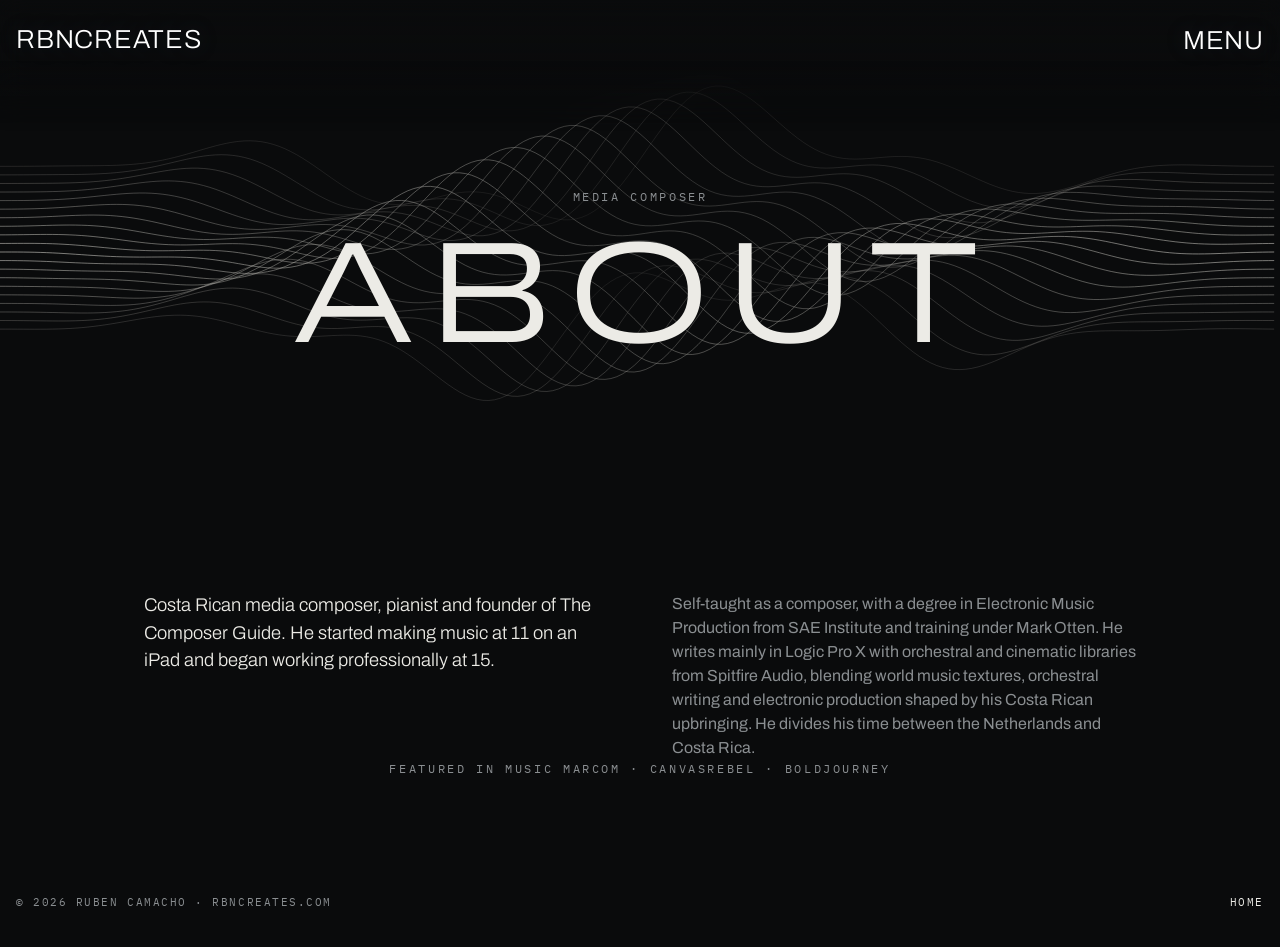
==== public/about.html @ 70be0791 "Add full site: pages, assets and public/ folder for Cloudflare" ====
<!doctype html>
<html lang="en">
<head>
<meta charset="utf-8">
<meta name="viewport" content="width=device-width, initial-scale=1, viewport-fit=cover">
<title>About | Ruben Camacho</title>
<link rel="stylesheet" href="https://fonts.googleapis.com/css2?family=Archivo:wdth,wght@62..125,100..900&family=IBM+Plex+Mono:wght@400;500&display=swap">
<link rel="stylesheet" href="style.css">
</head>
<body>
<header>
  <a class="br logo" href="index.html" aria-label="rbncreates home"><span>rbncreates</span></a>
  <button class="br" id="open" type="button" aria-expanded="false" aria-controls="menu"><span>[</span><span>Menu</span><span>]</span></button>
</header>

<nav id="menu" hidden aria-label="Main">
  <button class="br close" id="close" type="button"><span>[</span><span>Close</span><span>]</span></button>
  <a class="big" href="index.html" style="--img:url(menu1.jpg)"><span>Home</span></a>
  <a class="big" href="scores.html" style="--img:url(menu2.jpg)"><span>Scores</span></a>
  <a class="big" href="content.html" style="--img:url(menu3.jpg)"><span>Content</span></a>
  <a class="big" href="about.html" style="--img:url(menu4.jpg)"><span>About</span></a>
  <a class="big" href="contact.html" style="--img:url(menu5.jpg)"><span>Contact</span></a>
</nav>
<main id="top">
  <section class="panel pagehero veil" aria-label="Media composer">
    <canvas data-scene="wave" aria-hidden="true"></canvas>
    <div class="in">
      <p class="label">Media composer</p>
      <h1>About</h1>
    </div>
  </section>
  <section class="band">
    <div class="col">
      <p class="lead">Costa Rican media composer, pianist and founder of The Composer Guide. He started making music at 11 on an iPad and began working professionally at 15.</p>
      <p>Self-taught as a composer, with a degree in Electronic Music Production from SAE Institute and training under Mark Otten. He writes mainly in Logic Pro X with orchestral and cinematic libraries from Spitfire Audio, blending world music textures, orchestral writing and electronic production shaped by his Costa Rican upbringing. He divides his time between the Netherlands and Costa Rica.</p>
    </div>
    <p class="label press">Featured in Music Marcom &middot; CanvasRebel &middot; BoldJourney</p>
  </section>
</main>
<footer>
  <span>&copy; 2026 Ruben Camacho &middot; rbncreates.com</span>
  <a href="index.html">Home</a>
</footer>

<script src="site.js"></script>
</body>
</html>
---- public/style.css ----
/* Layout: stacked full-bleed panels, each with a generative drawing behind centered type and a bracketed call to action. Single dark look by choice. */
:root {
  --bg: #0a0b0c;
  --fg: #ecebe6;
  --dim: #8a8e91;
  --ink-rgb: 232, 230, 222;
  --line: rgba(232, 230, 222, 0.16);
  --font-display: 'Archivo', 'Helvetica Neue', Arial, sans-serif;
  --font-mono: 'IBM Plex Mono', ui-monospace, 'SFMono-Regular', Menlo, monospace;
  --gutter-l: max(16px, env(safe-area-inset-left, 0px));
  --gutter-r: max(16px, env(safe-area-inset-right, 0px));
  color-scheme: dark;
}
* { box-sizing: border-box; }
html { scroll-behavior: smooth; }
body {
  background: var(--bg);
  color: var(--fg);
  font-family: var(--font-display);
  font-size: 16px;
  line-height: 1.5;
  overflow-x: hidden;
}
a { color: inherit; text-decoration: none; }
:focus-visible { outline: 1px solid var(--fg); outline-offset: 4px; }

.br {
  font-family: var(--font-display);
  font-size: 14px;
  font-weight: 400;
  letter-spacing: 0.03em;
  text-transform: uppercase;
  background: none;
  border: 0;
  padding: 6px 0;
  color: var(--fg);
  cursor: pointer;
  display: inline-flex;
  gap: 0.7em;
  white-space: nowrap;
}
.br span { transition: transform 0.25s ease; display: inline-block; }
.br:hover span:first-child { transform: translateX(-4px); }
.br:hover span:last-child { transform: translateX(4px); }

header {
  position: fixed;
  inset: 0 0 auto 0;
  z-index: 20;
  display: flex;
  justify-content: space-between;
  align-items: center;
  gap: 12px;
  padding-top: calc(14px + env(safe-area-inset-top, 0px));
  padding-bottom: 22px;
  padding-left: var(--gutter-l);
  padding-right: var(--gutter-r);
  color: #fff;
  pointer-events: none;
}
.mark { font-family: var(--font-mono); font-size: 12px; letter-spacing: 0.2em; text-transform: uppercase; }
.hdr-r { display: flex; gap: 20px; align-items: center; }

#menu {
  position: fixed;
  inset: 0;
  z-index: 30;
  background: var(--bg);
  display: flex;
  flex-direction: column;
  justify-content: center;
  gap: 8px;
  padding-left: var(--gutter-l);
  padding-right: var(--gutter-r);
  padding-block: 80px;
}
#menu a.big {
  font-size: clamp(2rem, 9vw, 5rem);
  font-weight: 300;
  font-stretch: 125%;
  letter-spacing: 0.06em;
  text-transform: uppercase;
  line-height: 1.15;
  transition: opacity 0.2s;
}
#menu:hover a.big:not(:hover) { opacity: 0.35; }
#menu .close { position: absolute; top: calc(14px + env(safe-area-inset-top, 0px)); right: var(--gutter-r); }

.panel {
  position: relative;
  min-height: 82svh;
  display: grid;
  place-items: center;
  overflow: hidden;
  border-top: 1px solid var(--line);
  isolation: isolate;
}
.panel canvas { position: absolute; inset: 0; width: 100%; height: 100%; z-index: -1; }
.panel.veil::after {
  content: "";
  position: absolute;
  inset: 0;
  z-index: -1;
  background: radial-gradient(ellipse at center, rgba(10, 11, 12, 0.6) 0%, rgba(10, 11, 12, 0) 68%);
  pointer-events: none;
}
.panel .in {
  min-width: 0;
  width: 100%;
  text-align: center;
  display: flex;
  flex-direction: column;
  align-items: center;
  gap: 18px;
  padding-block: 120px;
  padding-left: var(--gutter-l);
  padding-right: var(--gutter-r);
}
.label { font-family: var(--font-mono); font-size: 12px; letter-spacing: 0.22em; text-transform: uppercase; color: var(--dim); margin: 0; }
h1, h2 {
  margin: 0;
  font-weight: 300;
  font-stretch: 125%;
  text-transform: uppercase;
  text-wrap: balance;
  overflow-wrap: anywhere;
}
h1 { font-size: clamp(2.6rem, 14vw, 9rem); line-height: 0.98; letter-spacing: 0.08em; }
h2 { font-size: clamp(1.8rem, 7vw, 4.6rem); line-height: 1.05; letter-spacing: 0.08em; }
.sub { max-width: 38ch; color: var(--dim); font-size: 1rem; margin: 0; }
.quote { font-size: clamp(1.1rem, 2.6vw, 1.5rem); font-weight: 300; font-style: italic; margin: 0; max-width: 28ch; }
header .br { pointer-events: auto; color: #fff; font-size: clamp(15px, 2.1vw, 26px); font-weight: 300; text-shadow: 0 0 20px rgba(60, 80, 100, 0.3); }
.hero { position: relative; border-top: 0; }
.stage { position: relative; height: 100svh; min-height: 440px; overflow: hidden; isolation: isolate; background: #e9eee8; }
.stage canvas { position: absolute; inset: 0; width: 100%; height: 100%; z-index: -1; }
.feature {
  position: absolute; left: 0; right: 0; top: 54%; transform: translateY(-50%);
  display: flex; justify-content: space-between; align-items: baseline; flex-wrap: wrap; gap: 8px 24px;
  padding-left: var(--gutter-l); padding-right: var(--gutter-r);
  color: #fff; text-shadow: 0 0 24px rgba(60, 80, 100, 0.25);
}
.feature h2 { font-size: clamp(1.7rem, 3.7vw, 3.4rem); font-weight: 300; font-stretch: 100%; letter-spacing: -0.01em; text-transform: none; line-height: 1.1; }
.feature .br { margin-left: auto; color: #fff; font-size: clamp(1.4rem, 3.7vw, 3.4rem); font-weight: 300; letter-spacing: 0; }
.stage .bgvid { position: absolute; inset: 0; width: 100%; height: 100%; object-fit: cover; z-index: -1; }
.stage::after { content: ""; position: absolute; inset: 0; z-index: -1; background: linear-gradient(to bottom, rgba(0, 0, 0, 0.45), rgba(0, 0, 0, 0.2) 40%, rgba(0, 0, 0, 0.4)); pointer-events: none; }
.stage .keep { position: absolute; bottom: 26px; left: 50%; transform: translateX(-50%); color: #fff; font-size: 14px; font-weight: 500; text-shadow: 0 0 16px rgba(60, 80, 100, 0.35); }
.bar {
  background: #000; color: #fff; min-height: 58px;
  display: flex; justify-content: center; align-items: center; flex-wrap: wrap; gap: 4px 36px;
  padding-block: 8px; padding-left: var(--gutter-l); padding-right: var(--gutter-r);
  font-size: clamp(12px, 1.5vw, 18px); font-weight: 300; text-transform: uppercase; letter-spacing: 0.02em; text-align: center;
}
.bar .br { color: #fff; font-size: inherit; padding: 0; font-weight: 300; }

.names {
  list-style: none;
  margin: 0;
  padding: 0;
  display: flex;
  flex-wrap: wrap;
  justify-content: center;
  gap: 10px 28px;
  max-width: 44rem;
  font-family: var(--font-mono);
  font-size: 13px;
  letter-spacing: 0.12em;
  text-transform: uppercase;
}

.band {
  border-top: 1px solid var(--line);
  padding-block: 88px;
  padding-left: var(--gutter-l);
  padding-right: var(--gutter-r);
}
.band .col { max-width: 62rem; margin: 0 auto; display: grid; grid-template-columns: 1fr 1fr; gap: 28px 64px; }
.band .col > * { min-width: 0; }
.band h2 { grid-column: 1 / -1; text-align: center; margin-bottom: 8px; }
.band p { margin: 0; color: var(--dim); }
.band p.lead { color: var(--fg); font-size: 1.15rem; font-weight: 300; }
.press { text-align: center; margin: 40px auto 0; }
@media (max-width: 720px) { .band .col { grid-template-columns: 1fr; } }

.contacts { display: grid; grid-template-columns: repeat(auto-fit, minmax(190px, 1fr)); gap: 22px 40px; width: 100%; max-width: 46rem; text-align: center; }
.contacts div { min-width: 0; font-size: 15px; }
.contacts .label { display: block; margin-bottom: 4px; }
.contacts a { border-bottom: 1px solid var(--line); }

footer {
  border-top: 1px solid var(--line);
  padding-block: 28px 36px;
  padding-left: var(--gutter-l);
  padding-right: var(--gutter-r);
  display: flex;
  flex-wrap: wrap;
  justify-content: space-between;
  gap: 12px 24px;
  font-family: var(--font-mono);
  font-size: 11px;
  letter-spacing: 0.14em;
  text-transform: uppercase;
  color: var(--dim);
}
footer a { color: var(--fg); }
@media (prefers-reduced-motion: reduce) {
  html { scroll-behavior: auto; }
  .br span { transition: none; }
}

/* inner pages */
.pagehero { min-height: 56svh; }
.pagehero .in { padding-block: 140px 90px; }
.band .col.single { grid-template-columns: 1fr; max-width: 40rem; }
.list { max-width: 56rem; margin: 0 auto; border-top: 1px solid var(--line); }
.list > div { display: grid; grid-template-columns: minmax(0, 1fr) minmax(0, 1.6fr); gap: 8px 40px; padding-block: 22px; border-bottom: 1px solid var(--line); }
.list dt { font-family: var(--font-mono); font-size: 13px; letter-spacing: 0.12em; text-transform: uppercase; }
.list dd { margin: 0; color: var(--dim); }
.band .cta { display: flex; justify-content: center; margin-top: 40px; }
@media (max-width: 720px) { .list > div { grid-template-columns: 1fr; } }

/* home intro: frameless photos either side of the short about, caption appears below on hover */
.panel .in.intro { display: grid; grid-template-columns: minmax(0, 1fr) minmax(0, 25rem) minmax(0, 1fr); align-items: center; justify-items: center; gap: 24px 40px; max-width: 84rem; margin-inline: auto; }
.introtext { display: flex; flex-direction: column; align-items: center; gap: 18px; text-align: center; }
.polas { display: flex; flex-direction: column; align-items: center; gap: 36px; }
.shot { position: relative; margin: 0; width: calc(clamp(100px, 10.5vw, 150px) * var(--s, 1)); transform: translate(calc(var(--shift, 0px) * var(--k, 1)), calc(var(--lift, 0px) * var(--k, 1))) rotate(var(--tilt, 0deg)); transition: transform 0.3s ease; outline-offset: 6px; }
.shot:hover, .shot:focus-visible, .shot:focus-within { transform: translate(calc(var(--shift, 0px) * var(--k, 1)), calc(var(--lift, 0px) * var(--k, 1))) rotate(0deg) scale(1.04); }
.shot .photo { aspect-ratio: 1 / 1; max-width: 100%; background-color: #202224; background-image: radial-gradient(rgba(236, 235, 230, 0.32) 1.1px, transparent 1.6px); background-size: 9px 9px; box-shadow: 0 10px 24px rgba(0, 0, 0, 0.5); }
.shot .photo img { width: 100%; height: 100%; object-fit: cover; display: block; }
.shot figcaption { position: absolute; left: -20%; right: -20%; top: 100%; padding-top: 9px; font-family: var(--font-mono); font-size: 11px; letter-spacing: 0.12em; text-transform: uppercase; text-align: center; color: var(--fg); opacity: 0; transform: translateY(-4px); transition: opacity 0.25s ease, transform 0.25s ease; pointer-events: none; }
.shot:hover figcaption, .shot:focus-within figcaption { opacity: 1; transform: none; }
@media (max-width: 860px) {
  .panel .in.intro { grid-template-columns: 1fr; }
  .introtext { order: -1; }
  .polas { flex-direction: row; flex-wrap: wrap; justify-content: center; gap: 22px 22px; padding-block: 10px 22px; }
  .shot { width: calc(clamp(96px, 30vw, 132px) * var(--s, 1)); --k: 0.4; }
}
@media (prefers-reduced-motion: reduce) { .shot, .shot figcaption { transition: none; } }

/* quote as the section title */
.panel .in.intro { grid-template-columns: minmax(0, 1fr) minmax(0, 30rem) minmax(0, 1fr); }
.introtext .quote { font-size: clamp(2rem, 4.2vw, 3.6rem); font-style: normal; font-weight: 300; line-height: 1.08; letter-spacing: 0.005em; max-width: 14ch; text-wrap: balance; }
@media (max-width: 860px) { .panel .in.intro { grid-template-columns: 1fr; } }

/* wider title: two lines instead of three */
.panel .in.intro { grid-template-columns: minmax(0, 1fr) minmax(0, 38rem) minmax(0, 1fr); }
.introtext .quote { font-size: clamp(1.9rem, 3.7vw, 3.3rem); max-width: 21ch; }
.introtext .sub { max-width: 40ch; }
@media (max-width: 860px) { .panel .in.intro { grid-template-columns: 1fr; } }

/* larger photos, pulled in toward the text */
@media (min-width: 861px) {
  .panel .in.intro { grid-template-columns: auto minmax(0, 36rem) auto; justify-content: center; gap: 24px 56px; }
  .shot { width: calc(clamp(125px, 13vw, 205px) * var(--s, 1)); }
}
@media (max-width: 860px) {
  .shot { width: calc(clamp(108px, 34vw, 150px) * var(--s, 1)); }
}

/* clear tape across the top edge of each photo */
.shot .tape { position: absolute; top: -20px; left: var(--tl, 50%); width: var(--tw, 62%); height: auto; transform: translateX(-50%) rotate(var(--tt, 0deg)); pointer-events: none; z-index: 2; filter: drop-shadow(0 1px 2px rgba(0, 0, 0, 0.45)); }
@media (max-width: 860px) { .shot .tape { top: -14px; } }

/* fixes for pages without the host skeleton */
[hidden] { display: none !important; }
body { margin: 0; }
img { max-width: 100%; }

/* menu: five full-width rows, each with its own halftone image behind the text */
#menu { gap: 0; justify-content: stretch; padding: calc(56px + env(safe-area-inset-top, 0px)) 0 0; }
#menu a.big {
  flex: 1 1 0; min-height: 0; display: flex; align-items: center; position: relative; overflow: hidden;
  border-top: 1px solid var(--line);
  padding-left: var(--gutter-l); padding-right: var(--gutter-r);
  background: #0a0b0c var(--img) center / cover no-repeat;
  color: #fff; font-size: clamp(2.2rem, 8.5vw, 6.5rem);
}
#menu a.big::before { content: ""; position: absolute; inset: 0; background: rgba(10, 11, 12, 0.5); transition: background 0.35s ease; }
#menu a.big span { position: relative; text-shadow: 0 2px 18px rgba(0, 0, 0, 0.6); }
#menu a.big:hover::before, #menu a.big:focus-visible::before { background: rgba(10, 11, 12, 0.1); }
@media (prefers-reduced-motion: reduce) { #menu a.big::before { transition: none; } }

/* menu images appear only on hover or focus */
#menu a.big { background: #0a0b0c; }
#menu a.big::before { background: var(--img) center / cover no-repeat; opacity: 0; transition: opacity 0.45s ease; }
#menu a.big::after { content: ""; position: absolute; inset: 0; background: rgba(10, 11, 12, 0.3); transition: background 0.45s ease; }
#menu a.big span { z-index: 1; }
#menu a.big:hover::before, #menu a.big:focus-visible::before { background: var(--img) center / cover no-repeat; opacity: 1; }
#menu a.big:hover::after, #menu a.big:focus-visible::after { background: rgba(10, 11, 12, 0.12); }
@media (prefers-reduced-motion: reduce) { #menu a.big::before, #menu a.big::after { transition: none; } }

/* small screens: drop the bottom two photos */
@media (max-width: 860px) { .intro > .polas:last-child { display: none; } }

/* vision section */
#vision .sub { max-width: 44ch; font-size: 1.1rem; color: var(--fg); }
.pillars { display: grid; grid-template-columns: repeat(3, minmax(0, 1fr)); gap: 0 32px; width: 100%; max-width: 58rem; margin-block: 14px 6px; }
.pillars > div { border-top: 1px solid var(--line); padding-top: 16px; display: flex; flex-direction: column; gap: 8px; align-items: center; }
.pillars p { margin: 0; color: var(--dim); max-width: 28ch; }
@media (max-width: 720px) { .pillars { grid-template-columns: 1fr; gap: 24px; } }
#vision .vbg { position: absolute; inset: 0; width: 100%; height: 100%; object-fit: cover; z-index: -1; opacity: 0.13; }

/* vision section, simplified */
#vision { min-height: 64svh; }
#vision h2 { font-size: clamp(1.4rem, 2.8vw, 2.2rem); letter-spacing: 0.1em; }
#vision .slab { max-width: 46ch; margin: 0; text-align: left; font-size: 1.05rem; line-height: 1.7; color: var(--fg); }

/* opening video in pure black and white */
.stage { background: #0a0b0c; }
.stage .bgvid { filter: grayscale(1) contrast(1.05); }

/* no hairlines between sections */
.panel, .band, footer { border-top: 0; }

/* header now holds only the menu button */
header { justify-content: flex-end; }

/* show the top edge of the next section on the first screen, with the scroll cue at its start */
.stage { height: calc(100svh - 96px); }
.keep2 { position: absolute; top: 26px; left: 50%; transform: translateX(-50%); z-index: 2; color: #fff; font-size: 14px; font-weight: 500; }
.stage { height: calc(100svh - 68px); }
.keep2 { top: 20px; }

/* scroll cue stays on screen while scrolling, and fades out at the end of the page */
.keep2 { position: fixed; top: auto; bottom: calc(24px + env(safe-area-inset-bottom, 0px)); left: 50%; transform: translateX(-50%); z-index: 15; text-shadow: 0 0 16px rgba(0, 0, 0, 0.6); transition: opacity 0.3s ease; }
.keep2.gone { opacity: 0; pointer-events: none; }

/* keep-scrolling cue: pinned to the small viewport so browser bars never move it; hides once scrolling starts */
.keep2 { bottom: auto; top: calc(100svh - 64px); transition: opacity 0.15s ease; }

/* centre the cue inside the 68px black strip under the video */
.keep2 { top: calc(100svh - 34px); transform: translate(-50%, -50%); line-height: 1; }

/* site title top left, same height and style as the menu button */
header { justify-content: space-between; }
header .logo { pointer-events: auto; text-decoration: none; }
header .logo:hover span { transform: none; }

/* soft blur behind the header, fading out downward */
header::before {
  content: ""; position: absolute; left: 0; right: 0; top: 0; z-index: -1; pointer-events: none;
  height: calc(100% + 28px);
  -webkit-backdrop-filter: blur(12px); backdrop-filter: blur(12px);
  background: linear-gradient(to bottom, rgba(10, 11, 12, 0.5), rgba(10, 11, 12, 0));
  -webkit-mask-image: linear-gradient(to bottom, #000 40%, transparent);
  mask-image: linear-gradient(to bottom, #000 40%, transparent);
}

/* taller blur: header text sits fully on the solid part, the fade happens below it */
header::before {
  height: calc(100% + 44px);
  -webkit-mask-image: linear-gradient(to bottom, #000 calc(100% - 70px), transparent);
  mask-image: linear-gradient(to bottom, #000 calc(100% - 70px), transparent);
}

/* collaborations: brand grid below the vision section */
#collabs { min-height: 0; }
#collabs h2 { font-size: clamp(1.4rem, 2.8vw, 2.2rem); }
#collabs .slab { max-width: 46ch; text-align: left; font-size: 1.05rem; line-height: 1.7; }
.brands { list-style: none; margin: clamp(32px, 5vw, 56px) 0 0; padding: 0; display: grid; grid-template-columns: repeat(4, minmax(0, 1fr)); gap: clamp(12px, 2vw, 24px); width: 100%; max-width: 62rem; }
.brands li { display: flex; align-items: center; justify-content: center; text-align: center; min-height: 84px; padding: 12px; border: 1px solid rgba(255, 255, 255, 0.14); font-family: var(--font-display); font-size: clamp(11px, 1.3vw, 15px); letter-spacing: 0.14em; text-transform: uppercase; color: rgba(255, 255, 255, 0.85); }
@media (max-width: 860px) { .brands { grid-template-columns: repeat(2, minmax(0, 1fr)); } }

/* collaborations: constant moving gallery, edges blur in and out, colour on hover */
.marquee { position: relative; width: 100vw; margin: clamp(32px, 5vw, 56px) calc(50% - 50vw) 0; overflow: hidden; display: flex; }
.marquee .track { list-style: none; margin: 0; padding: 0; display: flex; flex: none; align-items: center; min-width: 100%; animation: marquee-scroll 40s linear infinite; }
.marquee:hover .track { animation-play-state: paused; }
.marquee li { flex: none; display: flex; align-items: center; justify-content: center; height: 72px; margin-right: clamp(48px, 7vw, 110px); }
.marquee li img { display: block; height: 100%; width: auto; max-width: 180px; object-fit: contain; filter: grayscale(1) brightness(1.6); opacity: 0.75; transition: filter 0.3s ease, opacity 0.3s ease; }
.marquee li:hover img { filter: none; opacity: 1; }
.marquee .wm { font-family: var(--font-display); font-size: clamp(14px, 1.6vw, 20px); letter-spacing: 0.16em; text-transform: uppercase; white-space: nowrap; color: rgba(255, 255, 255, 0.6); transition: color 0.3s ease; }
.marquee li:hover .wm { color: #fff; }
.marquee::before, .marquee::after { content: ""; position: absolute; top: 0; bottom: 0; width: clamp(60px, 16vw, 240px); z-index: 2; pointer-events: none; -webkit-backdrop-filter: blur(10px); backdrop-filter: blur(10px); }
.marquee::before { left: 0; background: linear-gradient(to right, #0a0b0c, rgba(10, 11, 12, 0)); -webkit-mask-image: linear-gradient(to right, #000 30%, transparent); mask-image: linear-gradient(to right, #000 30%, transparent); }
.marquee::after { right: 0; background: linear-gradient(to left, #0a0b0c, rgba(10, 11, 12, 0)); -webkit-mask-image: linear-gradient(to left, #000 30%, transparent); mask-image: linear-gradient(to left, #000 30%, transparent); }
@keyframes marquee-scroll { to { transform: translateX(-100%); } }
@media (prefers-reduced-motion: reduce) { .marquee .track { animation: none; } .marquee { overflow-x: auto; } }

/* logos: white silhouettes by default, full colour on a light chip when hovered */
.marquee li { height: 88px; padding: 0 14px; border-radius: 6px; transition: background-color 0.3s ease; }
.marquee li img { height: auto; max-height: 52px; width: auto; max-width: 170px; filter: brightness(0) invert(1); opacity: 0.6; }
.marquee li:hover { background: #efeee9; }
.marquee li:hover img { filter: none; opacity: 1; }
.marquee li.light:hover { background: transparent; }
.marquee li.light:hover img { filter: brightness(0) invert(1); opacity: 1; }

/* logos that are solid shapes (no silhouette): show greyscale, colour on hover */
.marquee li.solid img { filter: grayscale(1) brightness(1.3); opacity: 0.6; }
.marquee li.solid:hover img { filter: none; opacity: 1; }

/* no chip on hover; dark logos flip to light while keeping their hues, colour logos stay as they are */
.marquee li:hover, .marquee li.light:hover { background: transparent; }
.marquee li:hover img { filter: invert(1) hue-rotate(180deg); opacity: 1; }
.marquee li.keep:hover img, .marquee li.solid:hover img { filter: none; opacity: 1; }
.marquee li.light:hover img { filter: brightness(0) invert(1); opacity: 1; }
.marquee li img[src$=".svg"] { width: 170px; height: auto; }

.marquee li.solid img { max-height: 76px; }

/* logos that must keep their own artwork (white shape with dark lettering) */
.marquee li.plain img { filter: none; opacity: 0.7; max-height: 64px; }
.marquee li.plain:hover img { filter: none; opacity: 1; }

/* work & collaborations now sits on the moving background that the vision section had */
#collabs .vbg { position: absolute; inset: 0; width: 100%; height: 100%; object-fit: cover; z-index: -1; opacity: 0.13; }
#collabs { min-height: 64svh; }

/* edges: no dark overlay, logos blur and fade out via masks only */
.marquee { -webkit-mask-image: linear-gradient(to right, transparent, #000 16%, #000 84%, transparent); mask-image: linear-gradient(to right, transparent, #000 16%, #000 84%, transparent); }
.marquee::before, .marquee::after { background: none; }

#collabs .slab { max-width: 54ch; }

#collabs .slab { max-width: 62ch; }
#collabs .slab a { color: inherit; text-decoration: underline; text-underline-offset: 3px; text-decoration-color: rgba(255, 255, 255, 0.4); }
#collabs .slab a:hover { text-decoration-color: #fff; }

#collabs .slab { text-align: center; max-width: 60ch; margin-inline: auto; display: flex; flex-direction: column; gap: 1.6em; }
#collabs .slab p { margin: 0; text-wrap: balance; }

/* the quote: two lines, the last word in a glowing serif italic */
.introtext .quote { max-width: none; display: flex; flex-direction: column; align-items: center; gap: 0.08em; position: relative; padding-top: 34px; text-wrap: initial; }
.introtext .quote::before { content: ""; position: absolute; top: 0; left: 50%; width: 1px; height: 22px; background: linear-gradient(to bottom, transparent, rgba(255, 255, 255, 0.7)); }
.introtext .quote .ql { display: block; white-space: nowrap; font-weight: 200; letter-spacing: 0.04em; color: rgba(255, 255, 255, 0.78); opacity: 0; transform: translateY(14px); animation: ql-in 1.1s cubic-bezier(0.2, 0.7, 0.2, 1) forwards; }
.introtext .quote .ql:nth-child(2) { animation-delay: 0.35s; color: #fff; }
.introtext .quote em { font-family: "Instrument Serif", Georgia, serif; font-style: italic; font-weight: 400; font-size: 1.28em; letter-spacing: 0.01em; color: #fff; text-shadow: 0 0 22px rgba(255, 255, 255, 0.45), 0 0 60px rgba(255, 255, 255, 0.18); animation: felt-glow 4.5s ease-in-out infinite; }
@keyframes ql-in { to { opacity: 1; transform: none; } }
@keyframes felt-glow { 50% { text-shadow: 0 0 30px rgba(255, 255, 255, 0.7), 0 0 80px rgba(255, 255, 255, 0.3); } }
@media (max-width: 480px) { .introtext .quote .ql { white-space: normal; text-align: center; } }
@media (prefers-reduced-motion: reduce) { .introtext .quote .ql { animation: none; opacity: 1; transform: none; } .introtext .quote em { animation: none; } }
.introtext .quote { font-size: clamp(1.6rem, 3.1vw, 2.7rem); }
.introtext .quote::before { display: none; }
.introtext .quote { padding-top: 0; }

/* work & collaborations: wider text, more air under the heading */
#collabs .slab { max-width: 84ch; }
#collabs h2 { margin-bottom: clamp(28px, 4vw, 52px); }

/* scores: cinema catalogue (poster rail + player) */
.catalogue { padding: clamp(48px, 8vw, 96px) 0 clamp(56px, 8vw, 104px); display: flex; flex-direction: column; align-items: center; gap: 22px; overflow: hidden; }
.cat-label { margin: 0; letter-spacing: 0.24em; }
.rail-wrap { width: 100%; perspective: 1400px; -webkit-mask-image: linear-gradient(to right, transparent, #000 12%, #000 88%, transparent); mask-image: linear-gradient(to right, transparent, #000 12%, #000 88%, transparent); }
.rail { display: flex; align-items: center; gap: clamp(16px, 3vw, 44px); overflow-x: auto; scroll-snap-type: x mandatory; padding: 28px calc(50% - var(--pw) / 2); --pw: clamp(190px, 24vw, 300px); scrollbar-width: none; -webkit-overflow-scrolling: touch; position: relative; outline: none; cursor: grab; transform-style: preserve-3d; }
.rail::-webkit-scrollbar { display: none; }
.rail.drag { cursor: grabbing; scroll-snap-type: none; }
.poster { flex: none; width: var(--pw); aspect-ratio: 3 / 4; scroll-snap-align: center; position: relative; padding: 0; margin: 0; border: 0; background: #111; border-radius: 4px; overflow: hidden; box-shadow: 0 24px 50px rgba(0, 0, 0, 0.6); will-change: transform, opacity; transition: box-shadow 0.4s ease; color: inherit; font: inherit; }
.poster img { width: 100%; height: 100%; object-fit: cover; display: block; pointer-events: none; user-select: none; }
.poster .pcap { position: absolute; left: 0; right: 0; bottom: 0; padding: 36px 14px 14px; font-family: var(--font-display); font-size: 12px; letter-spacing: 0.14em; text-transform: uppercase; text-align: center; background: linear-gradient(to top, rgba(0, 0, 0, 0.75), transparent); opacity: 0; transition: opacity 0.3s ease; }
.poster:hover .pcap, .poster:focus-visible .pcap { opacity: 1; }
.poster.on { box-shadow: 0 30px 70px rgba(0, 0, 0, 0.7), 0 0 0 1px rgba(255, 255, 255, 0.35); }
.poster.soon { display: flex; align-items: center; justify-content: center; text-align: center; background: transparent; border: 1px dashed rgba(255, 255, 255, 0.25); box-shadow: none; font-family: var(--font-display); letter-spacing: 0.22em; text-transform: uppercase; font-size: 13px; color: rgba(255, 255, 255, 0.5); }
.cat-ctrl { display: flex; align-items: center; gap: 28px; }
.cat-ctrl .br:disabled { opacity: 0.25; cursor: default; }
.cat-count { font-family: var(--font-display); letter-spacing: 0.2em; font-size: 13px; color: var(--dim); }
.cat-detail { width: 100%; max-width: 68rem; margin-top: clamp(20px, 4vw, 44px); padding: 0 var(--gutter-l); box-sizing: border-box; display: grid; grid-template-columns: minmax(0, 1fr) minmax(0, 1.1fr); gap: 32px clamp(32px, 6vw, 80px); transition: opacity 0.18s ease, transform 0.18s ease; }
.cat-detail.swap { opacity: 0; transform: translateY(8px); }
.cd-info { display: flex; flex-direction: column; gap: 14px; }
.cd-info .label { margin: 0; }
.cd-info h2 { margin: 0; font-size: clamp(1.5rem, 3vw, 2.4rem); line-height: 1.1; font-weight: 300; letter-spacing: 0.04em; text-align: left; }
.cd-meta { margin: 0; font-family: var(--font-display); font-size: 12px; letter-spacing: 0.16em; text-transform: uppercase; color: var(--dim); }
.cd-text { margin: 6px 0 0; line-height: 1.7; color: var(--fg); max-width: 44ch; }
.pl { display: flex; align-items: center; gap: 18px; padding-bottom: 16px; border-bottom: 1px solid rgba(255, 255, 255, 0.16); }
.pl .br:disabled, .pl input:disabled { opacity: 0.3; cursor: default; }
.pl input[type=range] { flex: 1; min-width: 0; height: 2px; -webkit-appearance: none; appearance: none; background: rgba(255, 255, 255, 0.22); outline: none; }
.pl input[type=range]::-webkit-slider-thumb { -webkit-appearance: none; width: 10px; height: 10px; border-radius: 50%; background: #fff; }
.pl input[type=range]::-moz-range-thumb { width: 10px; height: 10px; border: 0; border-radius: 50%; background: #fff; }
.pl-time { font-family: var(--font-display); font-size: 12px; letter-spacing: 0.12em; color: var(--dim); min-width: 3ch; text-align: right; }
.tracks { list-style: none; margin: 0; padding: 0; }
.tracks li { border-bottom: 1px solid rgba(255, 255, 255, 0.08); }
.tracks .empty { padding: 18px 0; color: var(--dim); font-size: 0.95rem; border-bottom: 0; }
.trk { all: unset; box-sizing: border-box; width: 100%; display: grid; grid-template-columns: 3ch 1fr auto; gap: 16px; align-items: center; padding: 14px 0; cursor: pointer; font-family: var(--font-display); letter-spacing: 0.08em; text-transform: uppercase; font-size: 13px; color: rgba(255, 255, 255, 0.7); transition: color 0.2s ease, padding-left 0.2s ease; }
.trk:hover, .trk:focus-visible, .trk.playing { color: #fff; padding-left: 8px; }
.trk:disabled { opacity: 0.4; cursor: default; padding-left: 0; }
.trk .tn { color: var(--dim); }
@media (max-width: 860px) { .cat-detail { grid-template-columns: 1fr; } }
@media (prefers-reduced-motion: reduce) { .cat-detail, .poster { transition: none; } }

/* catalogue sits at the top now; posters turn like pages as you pan */
.catalogue { padding-top: clamp(110px, 14vw, 150px); }
.rail { gap: clamp(8px, 1.6vw, 22px); }
.rail-wrap { perspective: 1500px; perspective-origin: 50% 40%; }
.poster { backface-visibility: hidden; }

/* catalogue: eased, physics-style pan (no native scroll or snap) */
.rail { display: block; position: relative; overflow: visible; scroll-snap-type: none; padding: 0; height: calc(var(--pw) * 1.3333 + 56px); touch-action: pan-y; user-select: none; -webkit-user-select: none; transform-style: preserve-3d; }
.poster { position: absolute; left: 50%; top: 50%; margin-left: calc(var(--pw) / -2); margin-top: calc(var(--pw) * -0.6667); scroll-snap-align: none; backface-visibility: hidden; transition: box-shadow 0.4s ease; }
.poster::after { content: ""; position: absolute; inset: 0; background: #000; opacity: var(--dim, 0); pointer-events: none; }
.poster.soon::after { display: none; }
.rail-wrap { -webkit-mask-image: linear-gradient(to right, transparent, #000 10%, #000 90%, transparent); mask-image: linear-gradient(to right, transparent, #000 10%, #000 90%, transparent); }
.rail { transform-style: flat; }
.rail { perspective: 1400px; perspective-origin: 50% 45%; }

/* dotted video behind the top of a page, fading to black below */
main#top { position: relative; isolation: isolate; }
.topvid { position: absolute; top: 0; left: 0; right: 0; height: min(115svh, 1000px); z-index: -1; overflow: hidden; pointer-events: none; -webkit-mask-image: linear-gradient(to bottom, #000 35%, transparent 100%); mask-image: linear-gradient(to bottom, #000 35%, transparent 100%); }
.topvid video { width: 100%; height: 100%; object-fit: cover; display: block; filter: grayscale(1) contrast(1.05); opacity: 0.8; }
.topvid { -webkit-mask-image: linear-gradient(to bottom, #000 15%, transparent 95%); mask-image: linear-gradient(to bottom, #000 15%, transparent 95%); }
.topvid video { opacity: 0.4; filter: grayscale(1) contrast(1.1) brightness(0.8); }

/* arrows sit on the left and right of the catalogue */
.rail-outer { position: relative; width: 100%; }
.rail-outer .arrow { position: absolute; top: 50%; transform: translateY(-50%); z-index: 200; font-size: clamp(15px, 2vw, 22px); padding: 14px 6px; }
.rail-outer .arrow.prev { left: var(--gutter-l, 24px); }
.rail-outer .arrow.next { right: var(--gutter-r, 24px); }
.rail-outer .arrow:disabled { opacity: 0.2; cursor: default; }
@media (max-width: 560px) { .rail-outer .arrow.prev { left: 8px; } .rail-outer .arrow.next { right: 8px; } }
.topvid video { opacity: 0.2; }

/* no dark halo under the posters; arrows are the supplied icon, small and white */
.poster, .poster.on { box-shadow: none; }
.poster.on { box-shadow: 0 0 0 1px rgba(255, 255, 255, 0.3); }
.rail-outer .arrow { padding: 14px 10px; line-height: 0; }
.rail-outer .arrow img { display: block; width: clamp(18px, 1.9vw, 26px); height: auto; transition: transform 0.25s ease; }
.rail-outer .arrow.next img { transform: scaleX(-1); }
.rail-outer .arrow.prev:hover img { transform: translateX(-4px); }
.rail-outer .arrow.next:hover img { transform: scaleX(-1) translateX(-4px); }

/* arrows a little closer to the posters */
.rail-outer { --pw: clamp(190px, 24vw, 300px); }
.rail-outer .arrow.prev { left: max(12px, calc(50% - var(--pw) * 1.75)); }
.rail-outer .arrow.next { right: max(12px, calc(50% - var(--pw) * 1.75)); }
@media (max-width: 560px) { .rail-outer .arrow.prev { left: 8px; } .rail-outer .arrow.next { right: 8px; } }

.introtext .sub { display: flex; flex-direction: column; gap: 1.1em; }
.introtext .sub p { margin: 0; }

.introtext .sub .learn { align-self: center; margin-top: 6px; color: #fff; text-decoration: none; }
.introtext .sub .learn span { border-bottom: 1px solid rgba(255, 255, 255, 0.35); padding-bottom: 3px; transition: border-color 0.25s ease; }
.introtext .sub .learn:hover span { transform: none; border-color: #fff; }

/* menu and close buttons without brackets */
#open > span:first-child, #open > span:last-child, #close > span:first-child, #close > span:last-child { display: none; }
#open:hover > span, #close:hover > span { transform: none; }

/* let's make some noise: photo background with a dark fade */
.noise { position: relative; min-height: min(92svh, 860px); isolation: isolate; overflow: hidden; display: flex; align-items: center; justify-content: center; }
.noise .nbg { position: absolute; inset: 0; width: 100%; height: 100%; object-fit: cover; object-position: 50% 62%; z-index: -2; }
.noise::before { content: ""; position: absolute; inset: 0; z-index: -1; background: linear-gradient(to bottom, #0a0b0c 0%, rgba(10, 11, 12, 0.35) 38%, rgba(10, 11, 12, 0.5) 70%, rgba(10, 11, 12, 0.85) 100%); }
.noise .in { gap: clamp(22px, 3vw, 36px); }
.noise h2 { margin: 0; font-size: clamp(2rem, 6.2vw, 5.4rem); font-weight: 300; letter-spacing: 0.08em; line-height: 1.05; text-transform: uppercase; text-wrap: balance; }
.noise .learn { color: #fff; text-decoration: none; }
.noise .learn span { border-bottom: 1px solid rgba(255, 255, 255, 0.4); padding-bottom: 3px; transition: border-color 0.25s ease; }
.noise .learn:hover span { transform: none; border-color: #fff; }
.noise .nbg { object-position: 50% 40%; }
.noise { align-items: flex-end; padding-bottom: clamp(56px, 9vw, 110px); box-sizing: border-box; }
.noise::before { background: linear-gradient(to bottom, #0a0b0c 0%, rgba(10, 11, 12, 0.2) 30%, rgba(10, 11, 12, 0.35) 55%, rgba(10, 11, 12, 0.88) 100%); }
.noise::before { display: none; }
.noise h2, .noise .learn { text-shadow: 0 2px 24px rgba(0, 0, 0, 0.55); }

/* noise section: intro text and contacts */
.noise .ntext { margin: 0; max-width: 54ch; line-height: 1.7; font-size: clamp(0.98rem, 1.3vw, 1.1rem); color: #fff; text-shadow: 0 2px 20px rgba(0, 0, 0, 0.7); text-wrap: balance; }
.ncontacts { display: grid; grid-template-columns: repeat(2, minmax(0, 1fr)); gap: 28px clamp(36px, 8vw, 110px); margin-top: 8px; text-align: center; }
.ncontacts > div { display: flex; flex-direction: column; align-items: center; gap: 6px; text-shadow: 0 2px 20px rgba(0, 0, 0, 0.7); }
.ncontacts .label { color: rgba(255, 255, 255, 0.75); margin-bottom: 4px; }
.ncontacts .who { font-size: 0.98rem; color: #fff; }
.ncontacts a { color: #fff; text-decoration: none; border-bottom: 1px solid rgba(255, 255, 255, 0.4); padding-bottom: 2px; transition: border-color 0.25s ease; }
.ncontacts a:hover { border-color: #fff; }
@media (max-width: 600px) { .ncontacts { grid-template-columns: 1fr; } }
.contacts a { color: inherit; }
.noise { min-height: max(1000px, 118svh); }
.noise .nbg { object-position: 50% 30%; }
@media (max-width: 700px) { .noise { min-height: max(1060px, 130svh); } .noise h2 { font-size: clamp(1.8rem, 9vw, 3rem); } }
.noise { padding-bottom: clamp(36px, 5vw, 56px); }
.noise .nbg { object-position: 50% 18%; }

/* contact section: softer photo so the text reads cleanly */
.noise .nbg { filter: blur(7px); opacity: 0.42; transform: scale(1.06); }
.noise h2, .noise .ntext, .ncontacts > div, .noise .learn { text-shadow: none; }

/* contact section: shorter, sized to its content */
.noise, .noise.panel { min-height: 0; padding-top: clamp(84px, 11vw, 140px); padding-bottom: clamp(72px, 9vw, 120px); align-items: center; }
@media (max-width: 700px) { .noise, .noise.panel { min-height: 0; } }
.noise, .noise.panel { padding-top: 0; padding-bottom: 0; }
.noise .in { padding-top: clamp(56px, 7vw, 88px); padding-bottom: clamp(64px, 8vw, 100px); }
.noise .nbg { object-position: 50% 40%; }
.noise h2 { font-size: clamp(1.3rem, 2.6vw, 2.1rem); letter-spacing: 0.14em; }
@media (max-width: 700px) { .noise h2 { font-size: clamp(1.2rem, 5.5vw, 1.6rem); } }
.noise { background: var(--bg, #0a0b0c); }

/* scores: the dotted video starts at the posters (soft fade in) instead of filling the top of the page */
.topvid { top: clamp(190px, 17vw, 230px); height: min(95svh, 820px); -webkit-mask-image: linear-gradient(to bottom, transparent 0%, #000 24%, #000 52%, transparent 100%); mask-image: linear-gradient(to bottom, transparent 0%, #000 24%, #000 52%, transparent 100%); }

.cd-info .watch { align-self: flex-start; margin-top: 10px; color: #fff; text-decoration: none; }
.cd-info .watch span { border-bottom: 1px solid rgba(255, 255, 255, 0.4); padding-bottom: 3px; transition: border-color 0.25s ease; }
.cd-info .watch:hover span { transform: none; border-color: #fff; }
.cd-info .watch[hidden] { display: none; }

/* project panel: one centred column (title, video, player, singles) */
.cat-detail { display: flex; flex-direction: column; align-items: center; text-align: center; max-width: 54rem; gap: clamp(24px, 3.4vw, 40px); }
.cd-info { align-items: center; }
.cd-info h2 { text-align: center; }
.cd-text { max-width: 52ch; margin-inline: auto; }
.cd-video { width: 100%; display: flex; flex-direction: column; align-items: center; gap: 12px; }
.cd-video[hidden] { display: none; }
.vframe { position: relative; width: 100%; aspect-ratio: 16 / 9; background: #000; border-radius: 4px; overflow: hidden; box-shadow: 0 0 0 1px rgba(255, 255, 255, 0.12); }
.vframe iframe { position: absolute; inset: 0; width: 100%; height: 100%; border: 0; }
.cd-video .yt { font-family: var(--font-display); font-size: 12px; letter-spacing: 0.16em; text-transform: uppercase; color: var(--dim); text-decoration: none; border-bottom: 1px solid rgba(255, 255, 255, 0.2); padding-bottom: 2px; }
.cd-video .yt:hover { color: #fff; border-color: #fff; }
.cd-player { width: 100%; max-width: 40rem; }
.pl { justify-content: center; }
.pl input[type=range] { flex: 0 1 22rem; }
.trk { display: flex; justify-content: center; gap: 18px; text-align: center; }
.trk:hover, .trk:focus-visible, .trk.playing { padding-left: 0; }
.tracks .empty { text-align: center; }

/* ===== media kit (content page) ===== */
.mk-hero { min-height: 78svh; display: flex; flex-direction: column; align-items: center; justify-content: center; text-align: center; gap: clamp(22px, 3vw, 34px); padding: 150px var(--gutter-l) 90px; }
.mk-hero h1 { margin: 0; font-size: clamp(2.1rem, 6.4vw, 5.2rem); font-weight: 300; letter-spacing: 0.08em; line-height: 1.08; text-transform: uppercase; text-wrap: balance; }
.mk-hero p { margin: 0; max-width: 46ch; line-height: 1.75; font-size: clamp(1rem, 1.4vw, 1.15rem); color: rgba(236, 235, 230, 0.8); text-wrap: balance; }
.mk-intro, .mk-brands, .mk-rates { max-width: 68rem; margin: 0 auto; padding: clamp(56px, 8vw, 110px) var(--gutter-l); text-align: center; display: flex; flex-direction: column; align-items: center; gap: 22px; }
.mk-intro h2, .mk-brands h2, .mk-rates h2 { margin: 0; font-size: clamp(1.4rem, 2.8vw, 2.2rem); font-weight: 300; letter-spacing: 0.1em; text-transform: uppercase; }
.mk-text { display: flex; flex-direction: column; gap: 1.2em; max-width: 52ch; line-height: 1.75; font-size: clamp(1rem, 1.3vw, 1.1rem); color: rgba(236, 235, 230, 0.85); margin-top: 8px; }
.mk-text p { margin: 0; text-wrap: balance; }
.mk-sub { margin: 0; max-width: 52ch; line-height: 1.7; color: var(--dim); text-wrap: balance; }

/* brand gallery */
.bwrap { position: relative; width: 100%; margin-top: 18px; }
.bgrid { list-style: none; margin: 0; padding: 0; display: grid; grid-template-columns: repeat(4, minmax(0, 1fr)); border-top: 1px solid rgba(255, 255, 255, 0.1); border-left: 1px solid rgba(255, 255, 255, 0.1); }
.bgrid li { display: flex; align-items: center; justify-content: center; height: clamp(104px, 11vw, 136px); padding: 18px; border-right: 1px solid rgba(255, 255, 255, 0.1); border-bottom: 1px solid rgba(255, 255, 255, 0.1); transition: background-color 0.4s ease; }
.bgrid li:hover { background: rgba(255, 255, 255, 0.025); }
.bgrid img { display: block; max-width: min(100%, 150px); max-height: 50px; width: auto; height: auto; filter: brightness(0) invert(1); opacity: 0.6; transition: filter 0.35s ease, opacity 0.35s ease; }
.bgrid img[src$=".svg"] { width: 150px; }
.bgrid li:hover img { filter: invert(1) hue-rotate(180deg); opacity: 1; }
.bgrid li.keep:hover img, .bgrid li.solid:hover img { filter: none; opacity: 1; }
.bgrid li.light:hover img { filter: brightness(0) invert(1); opacity: 1; }
.bgrid li.solid img { filter: grayscale(1) brightness(1.3); max-height: 72px; }
.bgrid li.plain img { filter: none; opacity: 0.7; max-height: 62px; }
.bgrid li.plain:hover img { opacity: 1; }
.bwrap.collapsed .bgrid li:nth-child(n+13) { display: none; }
.bwrap.open .bgrid li:nth-child(n+13) { animation: bt-in 0.9s cubic-bezier(0.2, 0.7, 0.2, 1) both; animation-delay: calc(var(--i, 0) * 55ms); }
@keyframes bt-in { from { opacity: 0; filter: blur(10px); transform: translateY(10px); } to { opacity: 1; filter: blur(0); transform: none; } }
.bwrap.collapsed .bgrid { -webkit-mask-image: linear-gradient(to bottom, #000 58%, transparent 100%); mask-image: linear-gradient(to bottom, #000 58%, transparent 100%); }
.bwrap.collapsed::after { content: ""; position: absolute; left: 0; right: 0; bottom: 0; height: 42%; pointer-events: none; -webkit-backdrop-filter: blur(5px); backdrop-filter: blur(5px); -webkit-mask-image: linear-gradient(to bottom, transparent, #000 75%); mask-image: linear-gradient(to bottom, transparent, #000 75%); }
.mk-brands .learn { color: #fff; text-decoration: none; margin-top: 4px; }
.mk-brands .learn span, .rfoot .learn span { border-bottom: 1px solid rgba(255, 255, 255, 0.4); padding-bottom: 3px; transition: border-color 0.25s ease; }
.mk-brands .learn:hover span, .rfoot .learn:hover span { transform: none; border-color: #fff; }
.rfoot .learn { color: #fff; text-decoration: none; }
@media (max-width: 860px) { .bgrid { grid-template-columns: repeat(3, minmax(0, 1fr)); } .bwrap.collapsed .bgrid li:nth-child(n+10) { display: none; } }
@media (max-width: 520px) { .bgrid { grid-template-columns: repeat(2, minmax(0, 1fr)); } .bwrap.collapsed .bgrid li:nth-child(n+9) { display: none; } }

/* rates card */
.rcard { width: 100%; max-width: 50rem; margin-top: 12px; border: 1px solid rgba(255, 255, 255, 0.14); border-radius: 6px; background: rgba(255, 255, 255, 0.025); text-align: left; overflow: hidden; }
.rlist { list-style: none; margin: 0; padding: 0; }
.rlist li { display: flex; align-items: center; justify-content: space-between; gap: 24px; padding: clamp(18px, 2.4vw, 26px) clamp(20px, 3vw, 34px); border-bottom: 1px solid rgba(255, 255, 255, 0.1); }
.rlist h3 { margin: 0 0 6px; font-family: var(--font-display); font-size: 1rem; font-weight: 400; letter-spacing: 0.1em; text-transform: uppercase; }
.rlist p { margin: 0; color: var(--dim); line-height: 1.55; font-size: 0.95rem; max-width: 44ch; }
.rate { flex: none; font-family: var(--font-mono); font-size: 12px; letter-spacing: 0.16em; text-transform: uppercase; color: rgba(255, 255, 255, 0.85); white-space: nowrap; }
.rfoot { display: flex; flex-direction: column; align-items: center; gap: 16px; padding: clamp(24px, 3vw, 34px); text-align: center; }
.rfoot p { margin: 0; color: rgba(236, 235, 230, 0.8); max-width: 40ch; line-height: 1.6; }
@media (max-width: 560px) { .rlist li { flex-direction: column; align-items: flex-start; gap: 10px; } }

/* media kit hero: dotted video behind the header, softened and faded out below */
.mk-hero { position: relative; isolation: isolate; overflow: hidden; }
.mkbg { position: absolute; inset: 0; width: 100%; height: 100%; object-fit: cover; z-index: -1; filter: grayscale(1) contrast(1.1) brightness(0.8); opacity: 0.38; pointer-events: none; -webkit-mask-image: linear-gradient(to bottom, #000 45%, transparent 100%); mask-image: linear-gradient(to bottom, #000 45%, transparent 100%); }
.mk-hero h1 { font-size: clamp(1.7rem, 4.6vw, 3.6rem); }

/* media kit intro: text on the left, square photo on the right */
.mk-intro { max-width: 72rem; align-items: stretch; text-align: left; }
.mk-intro-grid { display: grid; grid-template-columns: minmax(0, 1.15fr) minmax(0, 1fr); align-items: center; gap: clamp(32px, 6vw, 88px); }
.mk-intro-copy { display: flex; flex-direction: column; align-items: flex-start; gap: 22px; }
.mk-intro-copy h2 { text-align: left; }
.mk-intro-copy .mk-text { margin-top: 8px; max-width: 50ch; }
.mk-intro-copy .mk-text p { text-wrap: pretty; }
.mk-photo { margin: 0; width: 100%; max-width: 30rem; justify-self: end; aspect-ratio: 1 / 1; border-radius: 4px; overflow: hidden; background: #111; box-shadow: 0 0 0 1px rgba(255, 255, 255, 0.1); }
.mk-photo img { width: 100%; height: 100%; object-fit: cover; display: block; }
@media (max-width: 760px) { .mk-intro-grid { grid-template-columns: 1fr; } .mk-photo { justify-self: center; max-width: 22rem; } .mk-intro-copy { align-items: center; text-align: center; } .mk-intro-copy h2 { text-align: center; } }

/* brand gallery extras */
.bcount { margin: 6px 0 0; display: flex; flex-direction: column; align-items: center; gap: 6px; }
.bcount .num { font-family: var(--font-display); font-weight: 200; font-size: clamp(3rem, 8vw, 6rem); line-height: 1; letter-spacing: 0.02em; font-variant-numeric: tabular-nums; }
.bcount .cap { font-family: var(--font-mono); font-size: 12px; letter-spacing: 0.22em; text-transform: uppercase; color: var(--dim); }
.bgrid li { background-image: radial-gradient(circle 190px at var(--lx, -999px) var(--ly, -999px), rgba(255, 255, 255, 0.09), transparent 70%); background-repeat: no-repeat; }
.bgrid:not(.lit) li { background-image: none; }
.bwrap.reveal .bgrid li { opacity: 0; filter: blur(12px); transform: translateY(14px); transition: opacity 0.9s cubic-bezier(0.2, 0.7, 0.2, 1) var(--d, 0ms), filter 0.9s cubic-bezier(0.2, 0.7, 0.2, 1) var(--d, 0ms), transform 0.9s cubic-bezier(0.2, 0.7, 0.2, 1) var(--d, 0ms), background-color 0.4s ease; }
.bwrap.reveal.in .bgrid li { opacity: 1; filter: blur(0); transform: none; }
.bwrap.reveal.open .bgrid li:nth-child(n+13) { transition: none; }

/* brands: borderless, linked, no glare */
.bgrid { border: 0; }
.bgrid li { border: 0; background-image: none !important; }
.bgrid li:hover { background: none; }
.bgrid li a { display: flex; align-items: center; justify-content: center; width: 100%; height: 100%; }
.bcount { display: none; }
.mk-intro-copy h2 { font-size: clamp(1.9rem, 4vw, 3.2rem); line-height: 1.1; }
.mk-intro-copy h2 em { font-family: "Instrument Serif", Georgia, serif; font-style: italic; font-weight: 400; text-transform: none; letter-spacing: 0.01em; font-size: 1.28em; color: #fff; text-shadow: 0 0 22px rgba(255, 255, 255, 0.45), 0 0 60px rgba(255, 255, 255, 0.18); animation: felt-glow 4.5s ease-in-out infinite; }
@media (prefers-reduced-motion: reduce) { .mk-intro-copy h2 em { animation: none; } }
/* dotted video returns, fainter, behind the brands section */
.mk-brands { position: relative; isolation: isolate; max-width: none; }
.mk-brands > *:not(.mkbg2) { max-width: 68rem; width: 100%; }
.mkbg2 { max-width: none;  position: absolute; inset: 0; width: 100%; height: 100%; object-fit: cover; z-index: -1; pointer-events: none; filter: grayscale(1) contrast(1.1) brightness(0.8); opacity: 0.16; -webkit-mask-image: linear-gradient(to bottom, transparent 0%, #000 30%, #000 70%, transparent 100%); mask-image: linear-gradient(to bottom, transparent 0%, #000 30%, #000 70%, transparent 100%); }
.bwrap.collapsed::after { display: none; }
.rate { text-align: right; } .rate small { display: block; margin-top: 6px; font-size: 10px; letter-spacing: 0.18em; color: var(--dim); }

/* reels gallery */
.mk-reels { max-width: none; margin: 0 auto; padding: clamp(40px, 6vw, 90px) 0; display: flex; flex-direction: column; align-items: center; gap: 22px; text-align: center; }
.mk-reels h2 { margin: 0; font-size: clamp(1.4rem, 2.8vw, 2.2rem); font-weight: 300; letter-spacing: 0.1em; text-transform: uppercase; }
.rl-outer { position: relative; width: 100%; margin-top: 18px; }
.rl-outer .arrow { position: absolute; top: 50%; transform: translateY(-50%); z-index: 200; padding: 14px 10px; line-height: 0; }
.rl-outer .arrow.prev { left: var(--gutter-l, 24px); }
.rl-outer .arrow.next { right: var(--gutter-r, 24px); }
.rl-outer .arrow:disabled { opacity: 0.2; cursor: default; }
.rl-outer .arrow img { display: block; width: clamp(18px, 1.9vw, 26px); height: auto; transition: transform 0.25s ease; }
.rl-outer .arrow.next img { transform: scaleX(-1); }
.rl-outer .arrow.prev:hover img { transform: translateX(-4px); }
.rl-outer .arrow.next:hover img { transform: scaleX(-1) translateX(-4px); }
.rl-wrap { position: relative; height: clamp(380px, 56vw, 560px); perspective: 1400px; overflow: hidden; touch-action: pan-y; cursor: grab; user-select: none; outline: none; -webkit-mask-image: linear-gradient(to right, transparent, #000 14%, #000 86%, transparent); mask-image: linear-gradient(to right, transparent, #000 14%, #000 86%, transparent); }
.rl-wrap.grab { cursor: grabbing; }
.rl { position: absolute; inset: 0; display: block; --w: clamp(210px, 26vw, 300px); column-gap: 28px; }
.reel { position: absolute; left: 50%; top: 50%; width: var(--w); aspect-ratio: 9 / 16; margin: calc(var(--w) * -0.889) 0 0 calc(var(--w) * -0.5); will-change: transform, opacity; }
.rl-frame { position: relative; width: 100%; height: 100%; border-radius: 14px; overflow: hidden; border: 1px solid rgba(255, 255, 255, 0.14); background: radial-gradient(120% 90% at 50% 0%, #1a1c1f, #0c0d0f); display: flex; align-items: center; justify-content: center; }
.rl-play { width: 54px; height: 54px; border-radius: 50%; border: 1px solid rgba(255, 255, 255, 0.4); position: relative; }
.rl-play::after { content: ""; position: absolute; left: 21px; top: 16px; border-left: 15px solid rgba(255, 255, 255, 0.8); border-top: 11px solid transparent; border-bottom: 11px solid transparent; }
.rl-ph { position: absolute; left: 0; right: 0; bottom: 16px; font-family: var(--font-mono); font-size: 11px; letter-spacing: 0.22em; text-transform: uppercase; color: var(--dim); }
.rl-frame video { position: absolute; inset: 0; width: 100%; height: 100%; object-fit: cover; background: #000; }
.rl-frame::after { content: ""; position: absolute; inset: 0; background: linear-gradient(to top, rgba(0,0,0,0.7), transparent 38%); pointer-events: none; }
.rl-ph { z-index: 2; }
.rl-play { position: absolute; z-index: 2; transition: opacity 0.3s ease; background: rgba(0,0,0,0.25); }
.reel:not(.active) .rl-play { opacity: 0; }
.reel.playing .rl-play { opacity: 0 !important; }
.reel.active { cursor: pointer; }
.reel:not(.active) .rl-ph { opacity: 0; }
.rl-ph { font-size: 12px; color: rgba(255,255,255,0.85); }
.rl-play { left: 50%; top: 50%; margin: -27px 0 0 -27px; }

/* reels: same stage as the scores catalogue */
.rl-outer { --w: clamp(190px, 21vw, 280px); }
.rl-outer .arrow.prev { left: max(12px, calc(50% - var(--w) * 1.75)); }
.rl-outer .arrow.next { right: max(12px, calc(50% - var(--w) * 1.75)); }
@media (max-width: 560px) { .rl-outer .arrow.prev { left: 8px; } .rl-outer .arrow.next { right: 8px; } }
.rl-wrap { height: auto; overflow: visible; perspective: none; cursor: auto; touch-action: auto; -webkit-mask-image: linear-gradient(to right, transparent, #000 10%, #000 90%, transparent); mask-image: linear-gradient(to right, transparent, #000 10%, #000 90%, transparent); }
.rl { position: relative; inset: auto; display: block; height: calc(var(--w) * 1.7778 + 56px); perspective: 1400px; perspective-origin: 50% 45%; touch-action: pan-y; user-select: none; -webkit-user-select: none; cursor: grab; outline: none; transform-style: flat; }
.rl.drag { cursor: grabbing; }
.reel { width: var(--w); margin: calc(var(--w) * -0.8889) 0 0 calc(var(--w) * -0.5); backface-visibility: hidden; }
.reel .rl-frame { border-radius: 4px; border-color: transparent; }
.reel.active .rl-frame { border-color: rgba(255, 255, 255, 0.3); }
.reel::after { content: ""; position: absolute; inset: 0; background: #000; opacity: var(--dim, 0); pointer-events: none; z-index: 5; }
#ckind { display: none; }
.cat-title { margin: 0 0 clamp(18px, 3vw, 40px); text-align: center; font-family: var(--font-display); font-weight: 200; font-size: clamp(3rem, 9vw, 7.5rem); line-height: 1; letter-spacing: 0.14em; text-indent: 0.14em; text-transform: uppercase; color: var(--fg); }
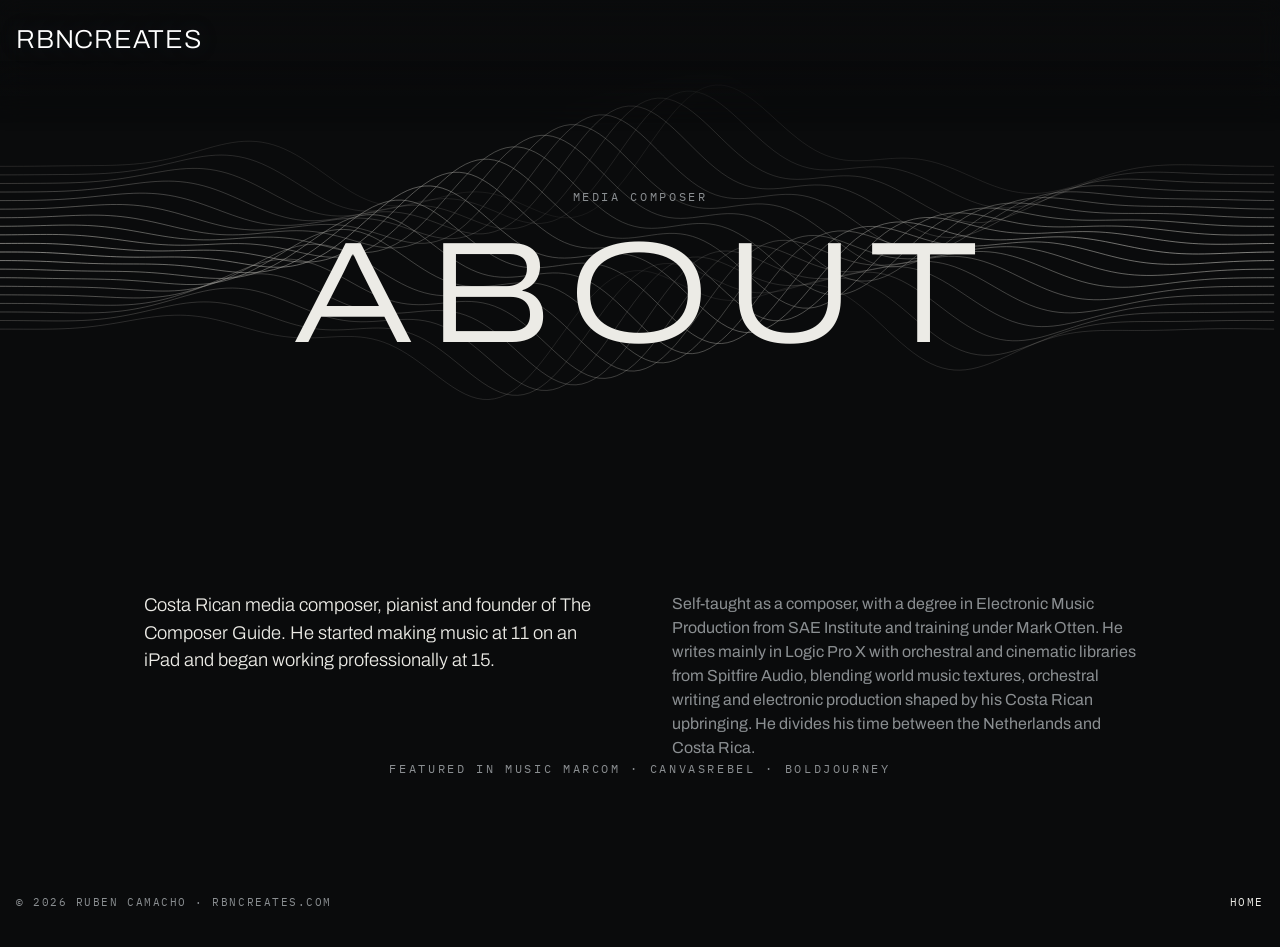
==== commit a04bd4ff: "Scores: soundtrack player redesign, reorder projects, Freek Vonk teaser; remove [ ] from buttons" ====
--- a/public/about.html
+++ b/public/about.html
@@ -10,11 +10,11 @@
 <body>
 <header>
   <a class="br logo" href="index.html" aria-label="rbncreates home"><span>rbncreates</span></a>
-  <button class="br" id="open" type="button" aria-expanded="false" aria-controls="menu"><span>[</span><span>Menu</span><span>]</span></button>
+  <button class="br" id="open" type="button" aria-expanded="false" aria-controls="menu"><span>Menu</span></button>
 </header>
 
 <nav id="menu" hidden aria-label="Main">
-  <button class="br close" id="close" type="button"><span>[</span><span>Close</span><span>]</span></button>
+  <button class="br close" id="close" type="button"><span>Close</span></button>
   <a class="big" href="index.html" style="--img:url(menu1.jpg)"><span>Home</span></a>
   <a class="big" href="scores.html" style="--img:url(menu2.jpg)"><span>Scores</span></a>
   <a class="big" href="content.html" style="--img:url(menu3.jpg)"><span>Content</span></a>
--- a/public/style.css
+++ b/public/style.css
@@ -736,3 +736,40 @@
 .reel::after { content: ""; position: absolute; inset: 0; background: #000; opacity: var(--dim, 0); pointer-events: none; z-index: 5; }
 #ckind { display: none; }
 .cat-title { margin: 0 0 clamp(18px, 3vw, 40px); text-align: center; font-family: var(--font-display); font-weight: 200; font-size: clamp(3rem, 9vw, 7.5rem); line-height: 1; letter-spacing: 0.14em; text-indent: 0.14em; text-transform: uppercase; color: var(--fg); }
+
+.cd-note { max-width: 46rem; margin: clamp(18px, 2.6vw, 34px) auto 0; padding: 0 var(--gutter-l, 24px); text-align: center; font-size: clamp(0.98rem, 1.25vw, 1.12rem); line-height: 1.75; color: var(--dim); }
+
+/* brackets removed: labels stand alone */
+.br:hover span:first-child, .br:hover span:last-child { transform: none; }
+.br { transition: opacity 0.25s ease; }
+.br:not(:disabled):hover { opacity: 0.7; }
+
+/* soundtrack player */
+.cd-ptitle { margin: clamp(28px, 4vw, 52px) 0 18px; text-align: center; font-family: var(--font-mono); font-size: 12px; letter-spacing: 0.24em; text-transform: uppercase; color: var(--dim); }
+.cd-player { max-width: 38rem; }
+.cd-player .pl { gap: 20px; padding: 14px 22px; border: 1px solid rgba(255, 255, 255, 0.12); border-radius: 999px; background: rgba(255, 255, 255, 0.035); backdrop-filter: blur(6px); -webkit-backdrop-filter: blur(6px); justify-content: flex-start; }
+.pbtn { all: unset; box-sizing: border-box; position: relative; flex: none; width: 46px; height: 46px; border-radius: 50%; background: #fff; cursor: pointer; transition: transform 0.2s ease, opacity 0.2s ease; }
+.pbtn:hover:not(:disabled) { transform: scale(1.06); }
+.pbtn:focus-visible { outline: 2px solid #fff; outline-offset: 3px; }
+.pbtn:disabled { opacity: 0.3; cursor: default; }
+.pico { position: absolute; left: 50%; top: 50%; width: 0; height: 0; margin: -8px 0 0 -5px; border-left: 15px solid #0a0b0c; border-top: 8px solid transparent; border-bottom: 8px solid transparent; transition: all 0.15s ease; }
+.pbtn.on .pico { width: 12px; height: 16px; margin: -8px 0 0 -6px; border: 0; background: linear-gradient(to right, #0a0b0c 0 4px, transparent 4px 8px, #0a0b0c 8px 12px); }
+.cd-player .pl input[type=range] { flex: 1 1 auto; min-width: 0; height: 4px; border-radius: 4px; background: linear-gradient(to right, #fff var(--p, 0%), rgba(255, 255, 255, 0.2) var(--p, 0%)); }
+.cd-player .pl input[type=range]::-webkit-slider-thumb { width: 12px; height: 12px; opacity: 0; transition: opacity 0.2s ease; }
+.cd-player .pl:hover input[type=range]::-webkit-slider-thumb { opacity: 1; }
+.cd-player .pl input[type=range]::-moz-range-thumb { opacity: 0; }
+.cd-player .pl:hover input[type=range]::-moz-range-thumb { opacity: 1; }
+.cd-player .pl-time { min-width: 3.4ch; }
+.tracks { margin-top: 14px; display: grid; gap: 4px; }
+.tracks li { border: 0; }
+.trk { border-radius: 12px; padding: 14px 20px; transition: background 0.25s ease, color 0.25s ease; justify-content: space-between; }
+.trk:hover, .trk:focus-visible { background: rgba(255, 255, 255, 0.05); }
+.trk.playing { background: rgba(255, 255, 255, 0.09); }
+.trk .tt { flex: 1; text-align: left; }
+.trk .td { color: var(--dim); }
+.trk .tn { position: relative; width: 2.4ch; text-align: left; }
+.trk.playing .tn { color: transparent; }
+.trk.playing .tn::after { content: ""; position: absolute; left: 0; bottom: 3px; width: 3px; height: 12px; background: #fff; box-shadow: 5px 0 0 #fff, 10px 0 0 #fff; transform-origin: bottom; animation: eq 0.9s ease-in-out infinite; }
+@keyframes eq { 0%, 100% { transform: scaleY(0.35); } 50% { transform: scaleY(1); } }
+@media (prefers-reduced-motion: reduce) { .trk.playing .tn::after { animation: none; } }
+.cd-player .trk, .cd-player .trk:hover, .cd-player .trk:focus-visible, .cd-player .trk.playing { padding: 14px 20px; }
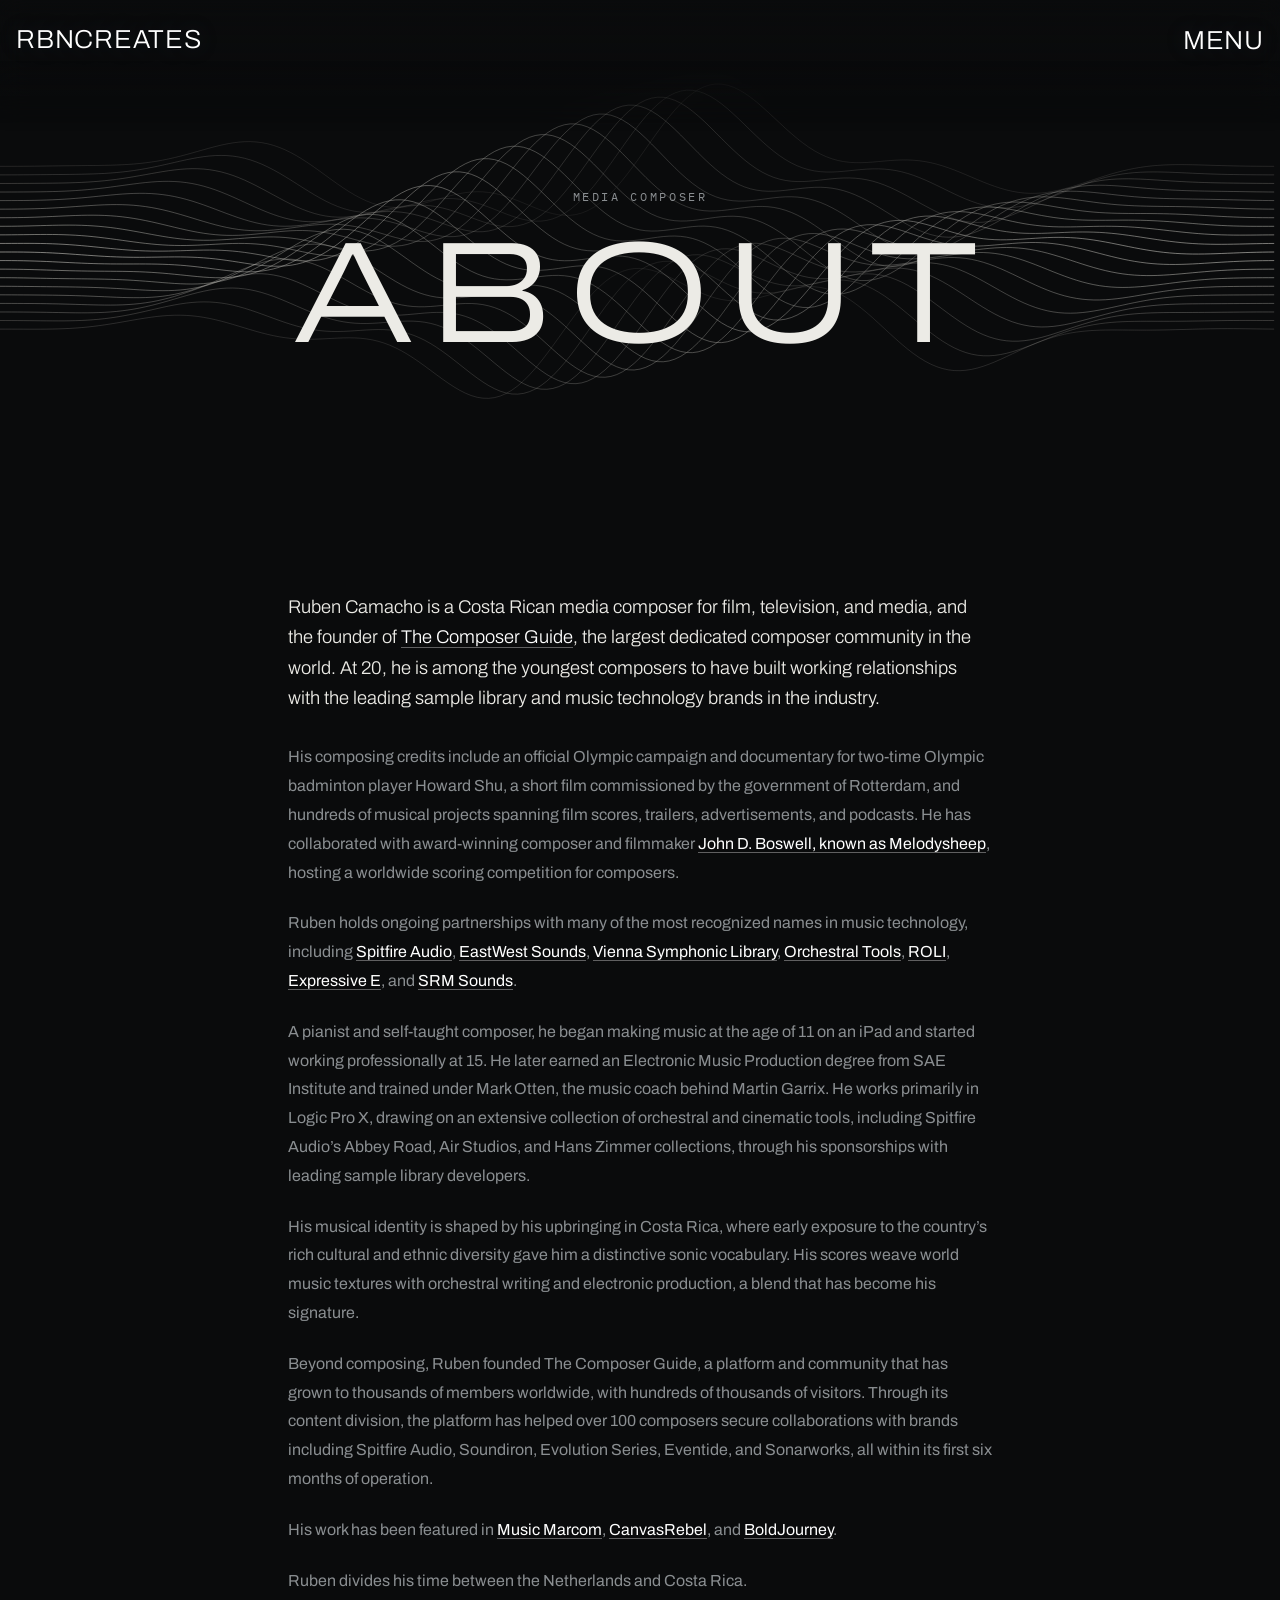
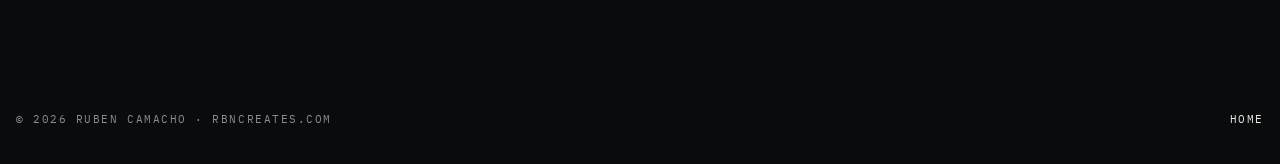
==== commit c89e95a9: "About: full bio with links Co-Authored-By: Claude Sonnet 5.5 <noreply@anthropic.com> Claude-Session:" ====
--- a/public/about.html
+++ b/public/about.html
@@ -3,6 +3,7 @@
 <head>
 <meta charset="utf-8">
 <meta name="viewport" content="width=device-width, initial-scale=1, viewport-fit=cover">
+<meta name="claude:viewport-fit-sides" content="cover">
 <title>About | Ruben Camacho</title>
 <link rel="stylesheet" href="https://fonts.googleapis.com/css2?family=Archivo:wdth,wght@62..125,100..900&family=IBM+Plex+Mono:wght@400;500&display=swap">
 <link rel="stylesheet" href="style.css">
@@ -30,11 +31,16 @@
     </div>
   </section>
   <section class="band">
-    <div class="col">
-      <p class="lead">Costa Rican media composer, pianist and founder of The Composer Guide. He started making music at 11 on an iPad and began working professionally at 15.</p>
-      <p>Self-taught as a composer, with a degree in Electronic Music Production from SAE Institute and training under Mark Otten. He writes mainly in Logic Pro X with orchestral and cinematic libraries from Spitfire Audio, blending world music textures, orchestral writing and electronic production shaped by his Costa Rican upbringing. He divides his time between the Netherlands and Costa Rica.</p>
+    <div class="col single bio">
+      <p class="lead">Ruben Camacho is a Costa Rican media composer for film, television, and media, and the founder of <a href="https://thecomposerguide.com/" target="_blank" rel="noopener">The Composer Guide</a>, the largest dedicated composer community in the world. At 20, he is among the youngest composers to have built working relationships with the leading sample library and music technology brands in the industry.</p>
+      <p>His composing credits include an official Olympic campaign and documentary for two-time Olympic badminton player Howard Shu, a short film commissioned by the government of Rotterdam, and hundreds of musical projects spanning film scores, trailers, advertisements, and podcasts. He has collaborated with award-winning composer and filmmaker <a href="https://www.melodysheep.com/" target="_blank" rel="noopener">John D. Boswell, known as Melodysheep</a>, hosting a worldwide scoring competition for composers.</p>
+      <p>Ruben holds ongoing partnerships with many of the most recognized names in music technology, including <a href="https://www.spitfireaudio.com/en-eu" target="_blank" rel="noopener">Spitfire Audio</a>, <a href="https://www.soundsonline.com/" target="_blank" rel="noopener">EastWest Sounds</a>, <a href="https://www.vsl.co.at/" target="_blank" rel="noopener">Vienna Symphonic Library</a>, <a href="https://www.orchestraltools.com/" target="_blank" rel="noopener">Orchestral Tools</a>, <a href="https://roli.com/eu" target="_blank" rel="noopener">ROLI</a>, <a href="https://www.expressivee.com/" target="_blank" rel="noopener">Expressive E</a>, and <a href="https://srmsounds.com/" target="_blank" rel="noopener">SRM Sounds</a>.</p>
+      <p>A pianist and self-taught composer, he began making music at the age of 11 on an iPad and started working professionally at 15. He later earned an Electronic Music Production degree from SAE Institute and trained under Mark Otten, the music coach behind Martin Garrix. He works primarily in Logic Pro X, drawing on an extensive collection of orchestral and cinematic tools, including Spitfire Audio&rsquo;s Abbey Road, Air Studios, and Hans Zimmer collections, through his sponsorships with leading sample library developers.</p>
+      <p>His musical identity is shaped by his upbringing in Costa Rica, where early exposure to the country&rsquo;s rich cultural and ethnic diversity gave him a distinctive sonic vocabulary. His scores weave world music textures with orchestral writing and electronic production, a blend that has become his signature.</p>
+      <p>Beyond composing, Ruben founded The Composer Guide, a platform and community that has grown to thousands of members worldwide, with hundreds of thousands of visitors. Through its content division, the platform has helped over 100 composers secure collaborations with brands including Spitfire Audio, Soundiron, Evolution Series, Eventide, and Sonarworks, all within its first six months of operation.</p>
+      <p>His work has been featured in <a href="https://www.musicmarcom.com/post/young-composer-tries-eastwest-s-hollywood-fantasy-orchestra" target="_blank" rel="noopener">Music Marcom</a>, <a href="https://canvasrebel.com/meet-ruben-camacho/" target="_blank" rel="noopener">CanvasRebel</a>, and <a href="https://boldjourney.com/meet-ruben-camacho/" target="_blank" rel="noopener">BoldJourney</a>.</p>
+      <p>Ruben divides his time between the Netherlands and Costa Rica.</p>
     </div>
-    <p class="label press">Featured in Music Marcom &middot; CanvasRebel &middot; BoldJourney</p>
   </section>
 </main>
 <footer>
--- a/public/style.css
+++ b/public/style.css
@@ -529,7 +529,7 @@
 .introtext .sub .learn:hover span { transform: none; border-color: #fff; }
 
 /* menu and close buttons without brackets */
-#open > span:first-child, #open > span:last-child, #close > span:first-child, #close > span:last-child { display: none; }
+/* brackets removed: the single label span stays visible */
 #open:hover > span, #close:hover > span { transform: none; }
 
 /* let's make some noise: photo background with a dark fade */
@@ -773,3 +773,70 @@
 @keyframes eq { 0%, 100% { transform: scaleY(0.35); } 50% { transform: scaleY(1); } }
 @media (prefers-reduced-motion: reduce) { .trk.playing .tn::after { animation: none; } }
 .cd-player .trk, .cd-player .trk:hover, .cd-player .trk:focus-visible, .cd-player .trk.playing { padding: 14px 20px; }
+
+/* contact: minimal */
+.cmin { min-height: 100svh; }
+.cmin .in { padding-block: 120px 80px; gap: 0; align-items: center; text-align: center; }
+.cmin h1 { margin: 0 0 clamp(28px, 4vw, 44px); font-family: var(--font-mono); font-size: 13px; font-weight: 400; letter-spacing: 0.32em; text-indent: 0.32em; text-transform: uppercase; line-height: 1.4; color: var(--fg); }
+.cmin .contacts { display: flex; flex-direction: column; gap: 22px; max-width: 24rem; }
+.cmin .contacts div { font-size: 14px; line-height: 1.7; color: var(--dim); }
+.cmin .contacts .label { margin-bottom: 2px; font-size: 10px; letter-spacing: 0.26em; opacity: 0.7; }
+.cmin .contacts a { color: var(--fg); border-bottom: 0; }
+.cmin .contacts a:hover { opacity: 0.65; }
+
+/* scores: a project's scene fades in below the dotted video instead of going to black */
+main#top { position: relative; }
+.scorebg { position: absolute; left: 0; right: 0; top: clamp(420px, 52svh, 640px); bottom: 0; z-index: -1; pointer-events: none; background: center 30% / cover no-repeat; filter: blur(14px) saturate(0.9); transform: scale(1.06); opacity: 0; transition: opacity 0.3s ease; -webkit-mask-image: linear-gradient(to bottom, transparent 0%, #000 28%, #000 78%, transparent 100%); mask-image: linear-gradient(to bottom, transparent 0%, #000 28%, #000 78%, transparent 100%); }
+.scorebg::after { content: ""; position: absolute; inset: 0; background: rgba(10, 11, 12, 0.62); }
+.scorebg.on { opacity: 1; }
+.scorebg.on { transition-duration: 0.9s; }
+.cd-player[hidden] { display: none; }
+.cd-note { white-space: pre-line; }
+
+/* case studies */
+.mk-cases { max-width: 68rem; margin: 0 auto; padding: clamp(56px, 8vw, 110px) var(--gutter-l); text-align: center; display: flex; flex-direction: column; align-items: center; gap: 22px; }
+.mk-cases h2 { margin: 0; font-size: clamp(1.4rem, 2.8vw, 2.2rem); font-weight: 300; letter-spacing: 0.1em; text-transform: uppercase; }
+.cases { width: 100%; display: flex; flex-direction: column; gap: clamp(20px, 3vw, 32px); margin-top: 14px; text-align: left; }
+.case { display: grid; grid-template-columns: auto minmax(0, 1fr); gap: clamp(24px, 4vw, 56px); align-items: center; padding: clamp(22px, 3.4vw, 40px); border: 1px solid rgba(255, 255, 255, 0.14); border-radius: 6px; background: rgba(255, 255, 255, 0.025); }
+.case:not(:has(.case-media)) { grid-template-columns: minmax(0, 1fr); }
+.case-media { display: flex; gap: 12px; }
+.case-media figure { margin: 0; width: clamp(96px, 14vw, 150px); aspect-ratio: 9 / 16; border-radius: 4px; overflow: hidden; background: #000; }
+.case-media img { width: 100%; height: 100%; object-fit: cover; display: block; filter: grayscale(0.35); transition: filter 0.4s ease; }
+.case:hover .case-media img { filter: none; }
+.case-body { display: flex; flex-direction: column; gap: 12px; min-width: 0; }
+.case-logo { height: 28px; width: auto; max-width: 150px; align-self: flex-start; filter: brightness(0) invert(1); opacity: 0.75; }
+.case-logo[src$=".svg"] { width: 150px; height: auto; }
+.case-tag { margin: 0; font-family: var(--font-mono); font-size: 11px; letter-spacing: 0.2em; text-transform: uppercase; color: var(--dim); }
+.case h3 { margin: 0; font-family: var(--font-display); font-weight: 300; font-size: clamp(1.3rem, 2.2vw, 1.8rem); letter-spacing: 0.06em; text-transform: uppercase; }
+.case dl { margin: 6px 0 0; display: flex; flex-direction: column; gap: 16px; }
+.case dl div { display: grid; grid-template-columns: 7.5rem minmax(0, 1fr); gap: 16px; }
+.case dt { font-family: var(--font-mono); font-size: 11px; letter-spacing: 0.18em; text-transform: uppercase; color: var(--dim); padding-top: 3px; }
+.case dd { margin: 0; line-height: 1.65; color: rgba(255, 255, 255, 0.88); max-width: 52ch; }
+@media (max-width: 760px) { .case { grid-template-columns: 1fr; } .case-media figure { width: min(42vw, 150px); } .case dl div { grid-template-columns: 1fr; gap: 4px; } }
+
+/* case study audio */
+.case-audio { display: flex; align-items: center; gap: 16px; margin-top: 8px; padding: 12px 18px; max-width: 34rem; border: 1px solid rgba(255, 255, 255, 0.12); border-radius: 999px; background: rgba(255, 255, 255, 0.035); }
+.ca-btn { flex: none; width: 38px; height: 38px; border: 0; border-radius: 50%; background: #fff; cursor: pointer; display: grid; place-items: center; padding: 0; }
+.ca-btn i { width: 0; height: 0; border-style: solid; border-width: 7px 0 7px 11px; border-color: transparent transparent transparent #0a0b0c; margin-left: 3px; }
+.ca-btn.on i { width: 12px; height: 14px; border: 0; margin: 0; background: linear-gradient(to right, #0a0b0c 0 4px, transparent 4px 8px, #0a0b0c 8px 12px); }
+.ca-meta { flex: 1 1 auto; min-width: 0; display: flex; flex-direction: column; gap: 8px; }
+.ca-title { font-family: var(--font-mono); font-size: 11px; letter-spacing: 0.18em; text-transform: uppercase; color: var(--dim); }
+.ca-seek { -webkit-appearance: none; appearance: none; width: 100%; height: 4px; border-radius: 4px; background: linear-gradient(to right, #fff var(--p, 0%), rgba(255, 255, 255, 0.2) var(--p, 0%)); outline: none; cursor: pointer; margin: 0; }
+.ca-seek::-webkit-slider-thumb { -webkit-appearance: none; width: 0; height: 0; }
+.ca-seek::-moz-range-thumb { width: 0; height: 0; border: 0; }
+.ca-time { flex: none; min-width: 3.4ch; font-family: var(--font-mono); font-size: 12px; letter-spacing: 0.1em; color: var(--dim); }
+.case-link { align-self: flex-start; margin-top: 6px; color: #fff; text-decoration: none; font-family: var(--font-mono); font-size: 11px; letter-spacing: 0.18em; text-transform: uppercase; border-bottom: 1px solid rgba(255, 255, 255, 0.4); padding-bottom: 3px; transition: border-color 0.25s ease; }
+.case-link:hover { border-color: #fff; }
+.case dd em { font-style: italic; }
+
+.case.case-split, .case.case-split:not(:has(.case-media)) { grid-template-columns: minmax(0, 1.1fr) minmax(0, 1fr); align-items: start; }
+.case-side { display: flex; flex-direction: column; gap: 18px; min-width: 0; }
+.case-side .case-audio { margin-top: 0; max-width: none; }
+@media (max-width: 760px) { .case.case-split, .case.case-split:not(:has(.case-media)) { grid-template-columns: 1fr; } }
+
+/* about: full bio */
+.band .col.bio { max-width: 44rem; gap: 22px; }
+.band .col.bio p { line-height: 1.8; }
+.band .col.bio p.lead { line-height: 1.65; margin-bottom: 8px; }
+.band .col.bio a { color: #fff; text-decoration: none; border-bottom: 1px solid rgba(255, 255, 255, 0.35); transition: border-color 0.25s ease; }
+.band .col.bio a:hover { border-color: #fff; }
